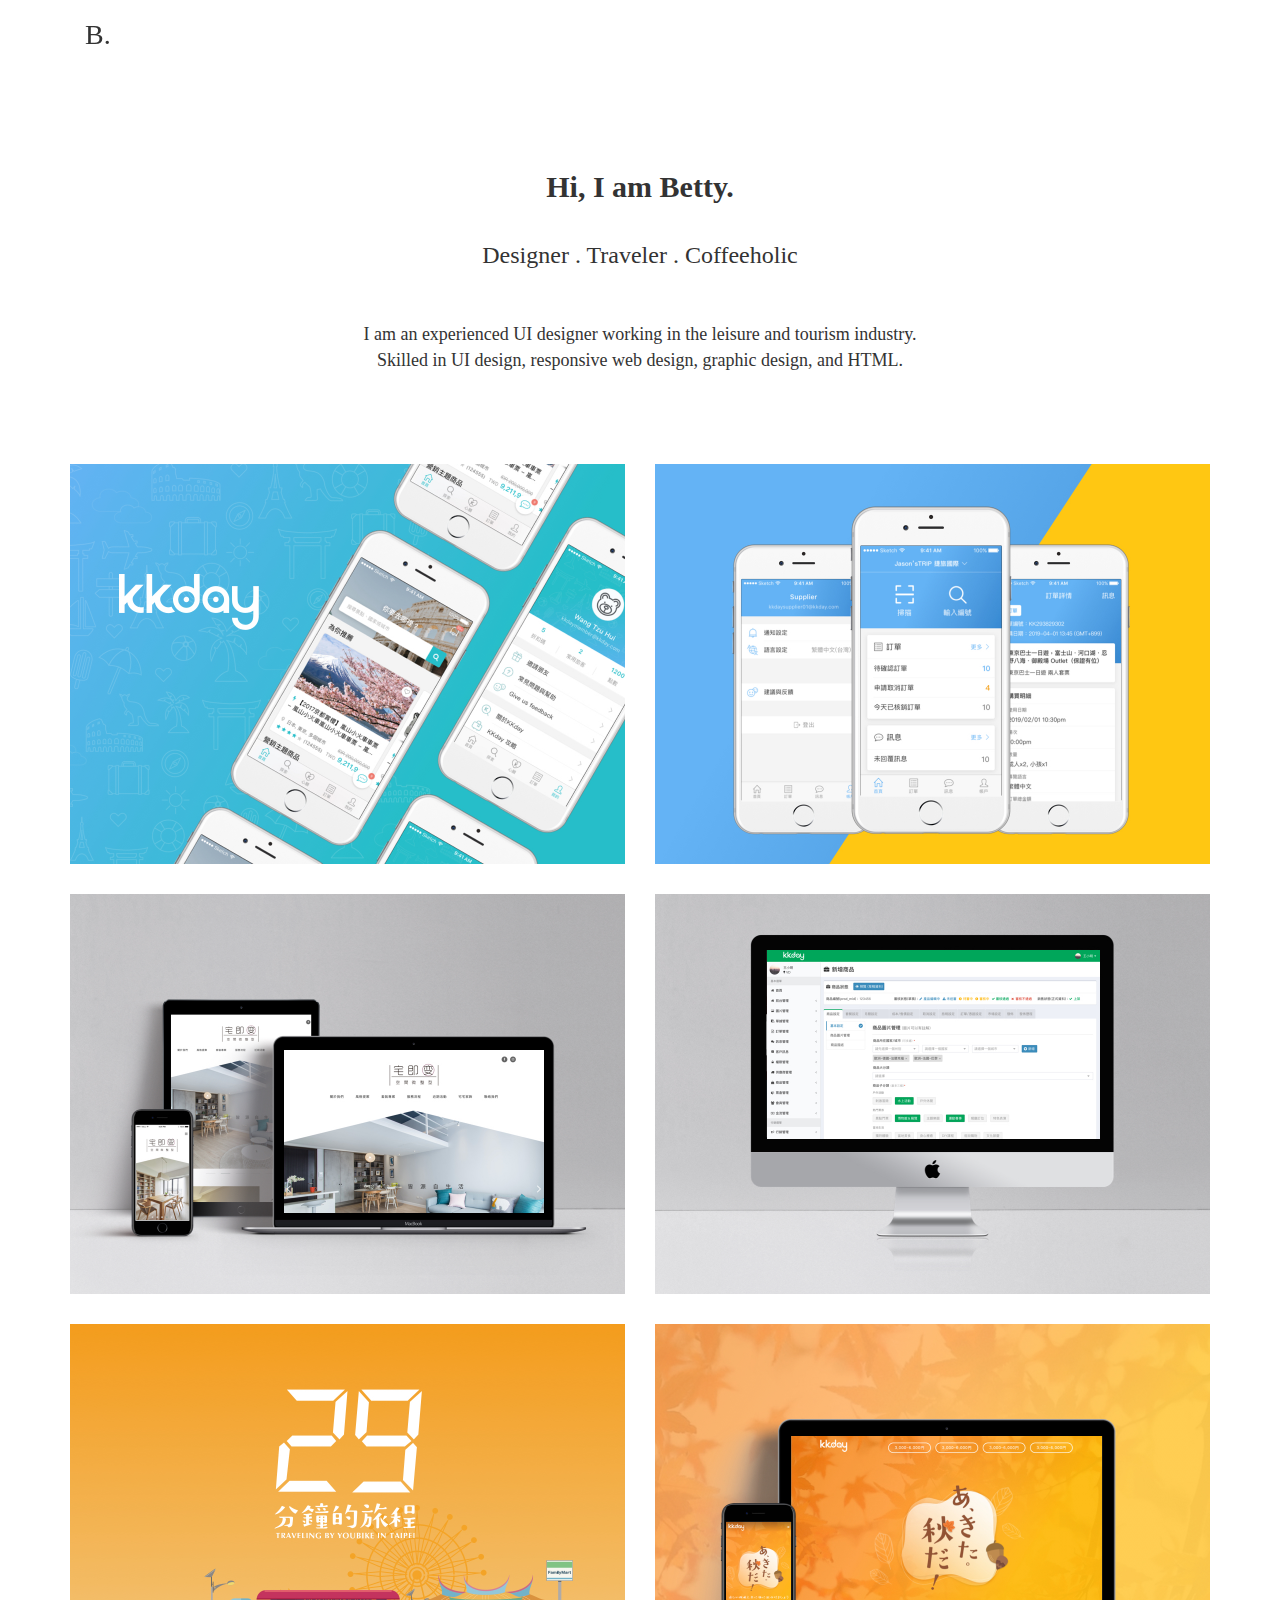
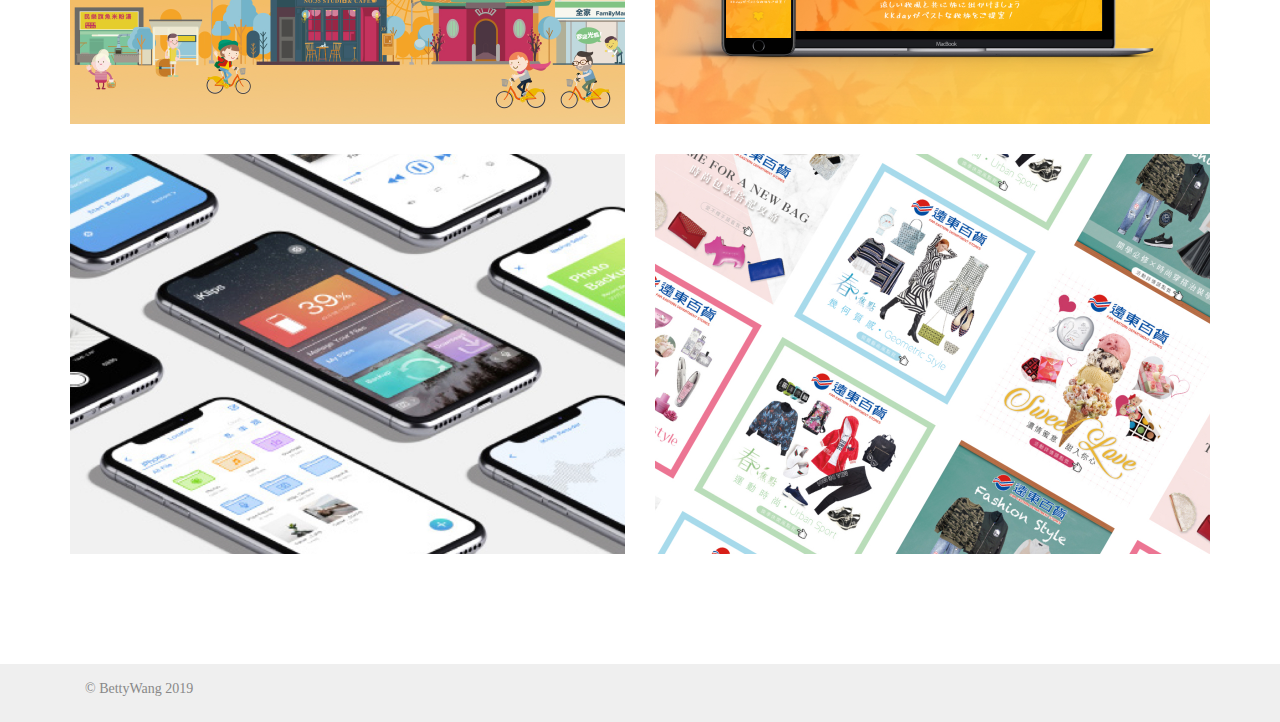
==== index.html @ 6bb97ecb "." ====
<!DOCTYPE html>
<html lang="en">
<head>
    <meta charset="UTF-8">
    <meta name="viewport" content="width=device-width, initial-scale=1.0">
    <meta http-equiv="X-UA-Compatible" content="ie=edge">
    <title>Betty W. Portfolio</title>
    <link rel="shortcut icon" href="img/favicon.ico">
    <link rel="stylesheet" href="css/owl.carousel.min.css">
    <link rel="stylesheet" href="css/owl.theme.default.min.css">
    <link rel="stylesheet" href="css/font-awesome.min.css">
    <link rel="stylesheet" href="https://use.fontawesome.com/releases/v5.6.3/css/all.css" integrity="sha384-UHRtZLI+pbxtHCWp1t77Bi1L4ZtiqrqD80Kn4Z8NTSRyMA2Fd33n5dQ8lWUE00s/" crossorigin="anonymous">
    <link rel="stylesheet" href="css/bootstrap.min.css">
    <link rel="stylesheet" href="css/custom.css">
    <script src="js/jquery-1.12.4.min.js"></script>
    <script src="js/owl.carousel.min.js"></script>
    <script src="js/bootstrap.min.js"></script>
    <script type="text/javascript">
    $(function(){
        $('.menu-btn').on('click', function () {
            $('.menu-btn').parents().siblings('.menu-content').addClass('open');
            $('.menu-btn').hide();
        })
        $('.menu-close-btn').on('click', function () {
            $('.menu-close-btn').parents('.menu-content').removeClass('open');
            $('.menu-btn').show();
        })
    })
    </script>

</head>
<body>
    <header>
        <div class="container">
            <div class="col-sm-3">
                <a href="index.html">
                    <div class="logo">B.</div>
                </a>
            </div>
            <div class="col-sm-9">
                <a class="menu-btn" href="#"><i class="fas fa-grip-lines"></i></a>
            </div>
        </div>
        <div class="menu-content">
            <div class="container">
                <a class="menu-close-btn" href="#"><i class="fas fa-times"></i></a>
                <ul>
                    <li><a href="index.html">Home</a></li>
                    <li><a href="about.html">About Me</a></li>
                </ul>
            </div>
        </div>
    </header>
    <section class="intro">
        <div class="container text-center">
            <h3>Hi, I am Betty.</h3>
            <p>Designer . Traveler . Coffeeholic</p>
            <p class="self-intro">I am an experienced UI designer working in the leisure and tourism industry. <br> Skilled in UI design, responsive web design, graphic design, and HTML.</p>
        </div>
    </section>
    <section class="project">
        <div class="container">
            <div class="row">
                <div class="col-md-6">
                    <a href="kkday_ios.html" target="_blank">
                        <div class="card">
                            <div class="project-img" style="background-image: url(img/project/kkday_ios_list.jpg);"></div>
                            <div class="project-content">
                                <div class="title">KKday App｜ <span>UI Design</span></div>
                            </div>
                        </div>
                    </a>
                </div>
                <div class="col-md-6">
                    <a href="kkday_supplier.html" target="_blank">
                        <div class="card">
                            <div class="project-img" style="background-image: url(img/project/kkday_supplier_list.jpg);"></div>
                            <div class="project-content">
                                <div class="title">KKday Supplier App｜ <span>UI Design</span></div>
                            </div>
                        </div>
                    </a>
                </div>
            </div>
            <div class="row">
                <div class="col-md-6">
                    <a href="jai_design.html" target="_blank">
                        <div class="card">
                            <div class="project-img" style="background-image: url(img/project/jai_design_list.jpg);"></div>
                            <div class="project-content">
                                <div class="title">Jai Design Offical Website｜ <span>HTML/CSS/JS</span></div>
                            </div>
                        </div>
                    </a>
                </div>
                <div class="col-md-6">
                    <a href="be2.html" target="_blank">
                        <div class="card">
                            <div class="project-img" style="background-image: url(img/project/be2_list.jpg);"></div>
                            <div class="project-content">
                                <div class="title">Backend UI Design｜ <span>Responive Web Design</span></div>
                            </div>
                        </div>
                    </a>
                </div>
            </div>
            <div class="row">
                <div class="col-md-6">
                    <a href="travelingbybike.html" target="_blank">
                        <div class="card">
                            <div class="project-img" style="background-image: url(img/project/youbike_list.jpg);"></div>
                            <div class="project-content">
                                <div class="title">Traveling by Bike in Taipei｜ <span>Visual Design</span></div>
                            </div>
                        </div>
                    </a>
                </div>
                <div class="col-md-6">
                    <a href="event_jp.html" target="_blank">
                        <div class="card">
                            <div class="project-img" style="background-image: url(img/project/event_jp_list.jpg);"></div>
                            <div class="project-content">
                                <div class="title">Event Page｜ <span>Responive Web Design</span></div>
                            </div>
                        </div>
                    </a>
                </div>
            </div>
            <div class="row">
                <div class="col-md-6">
                    <!-- <a href="index.html"> -->
                        <div class="card">
                            <div class="project-img" style="background-image: url(img/project/iklips_list.jpg);"></div>
                            <div class="project-content">
                                <div class="title">iKlips App｜ <span>UI Designs</span></div>
                            </div>
                        </div>
                    <!-- </a> -->
                </div>
                <div class="col-md-6">
                    <!-- <a href="index.html"> -->
                        <div class="card">
                            <div class="project-img" style="background-image: url(img/project/edm_list.jpg);"></div>
                            <div class="project-content">
                                <div class="title">EDM Design｜ <span>Graphic Design</span></div>
                            </div>
                        </div>
                    <!-- </a> -->
                </div>
            </div>
        </div>
        <!-- <a class="btn-more" href="">VIEW MORE</a> -->
    </section>
    <footer>
        <div class="container">
            <div class="sns">
                <div class="row">
                    <div class="col-sm-6">
                        © BettyWang 2019
                    </div>
                    <div class="col-sm-6">
                        <ul>
                            <li> 
                                <a href="https://www.linkedin.com/in/betty-wang/"><i class="fab fa-linkedin"></i></a>
                            </li>
                            <!-- <li>
                                <a href=""><i class="fab fa-instagram"></i></a>
                            </li>
                            <li>
                                <a href=""><i class="fab fa-behance"></i></a>
                            </li> -->
                        </ul>
                        <div class="clearfix"></div>
                    </div>
                </div>
            </div>
        </div>
    </footer>
</body>
</html>
---- css/custom.css ----
*{
box-sizing: border-box;
outline:none;
}
body{
margin: 0;
font-family: 'SFProDisplay';
padding-top:70px;
}
.clearfix{
clear:both;
}
a, a:hover{
text-decoration:none !important;
}
ul{
list-style: none;
margin:0;
padding: 0;
}
.bg-setting{
    width:100%;
    height:100%;
    background-position: center center;
    background-size: cover;
}
.mt-10{
    margin-top:10px !important;
}
/* header Start */
header{
    padding:10px;
    position: fixed;
    top:0;
    left:0;
    width:100%;
    background-color: #fff;
    z-index:99;
}
header a .logo{
    color:#333;
    font-size: 28px;
    line-height: 30px;
    padding-top:10px;
    font-family: 'SFProDisplay-Bold';
    transition:0.3s;
}
header a:hover .logo{
    color:#D74656;
}
header .menu-btn{
    color:#333;
    float: right;
    font-size: 35px;
    transition: 0.3s;
}
header .menu-btn:hover{
    color:#999;
}
header .menu-content{
    background-color:rgba(0,0,0,0.8);
    position: absolute;
    bottom: 100%;
    left: 0;
    width:100%;
    padding:50px 0;
    text-align: right;
}
header .menu-content.open{
    transform: translateY(270px);
}
header .menu-content .menu-close-btn{
    color:#fff;
    width:100%;
    padding-right:15px;
    display: inline-block;
    font-size: 30px;
    transition: 0.3s;
}
header .menu-content li{
    margin:20px 15px 10px;
}
header .menu-content li a{
    font-size:28px;
    color:#fff;
    font-weight: 600;
    transition: 0.3s;
}
header .menu-content li a:hover{
    color:#D74656;
}
/* header End */
/* index Start */
.intro{
    text-align: center;
    padding:80px 0;
}
.intro h3{
    font-size: 30px;
    margin-bottom: 35px;
    font-weight: 700;
}
.intro p{
    font-size: 24px;
    font-weight:200;
}
.intro .self-intro{
    margin-top:50px;
    font-size: 18px;
}
.project{
    text-align: center;
}
.project .card{
    position: relative;
    height:400px;
    background-color:#eee;
    margin-bottom: 30px;
    overflow: hidden;
}
.project .card .project-img{
    height:100%;
    width:100%;
    background-size: cover;
    background-position: center center;
    transition: 0.3s;
}
.project .card:hover .project-img{
    transform: scale(1.15);
    /* opacity: 0.7; */
}
.project .card .project-content{
    /* display: none; */
    position: absolute;
    bottom: -100%;
    left:0;
    padding:20px 10px;
    background-color:rgba(0,0,0,0.2);
    color:#fff;
    transition: 0.2s;
}
.project .card:hover .project-content{
    width:100%;
    bottom: 0;
}
.project .card .project-content .title{
    font-size: 18px;
    font-weight:400;
}
.project .card .project-content .title span{
    font-style: italic;
}
/* .project .card .project-content .discribe{
    font-size: 14px;
} */
.project .btn-more{
    border:1px solid #333;
    padding:12px 50px;
    color:#333;
    font-size: 18px;
    text-decoration: none;
    margin-top:20px;
    display: inline-block;
    transform: 0.3s;
}
.project .btn-more:hover{
    color:#666;
    border-color: #666;
}
/* index End */
/* footer start */
footer{
    margin:80px 0 0;
    background-color: #efefef;
}
footer .contact{
    border-bottom: 1px solid #ccc;
    padding-bottom: 50px;
}
footer .contact h5{
    font-size: 28px;
    font-weight: medium;
    margin:0;
}
footer .contact p{
    font-weight: 300;
    font-size: 18px; 
}
footer .contact p.email{
    font-weight: 400;
    margin:30px 0;
}
footer .sns{
    padding:15px;
    color: #888;
}
footer .sns ul{
    float: right;
}
footer .sns ul li{
    font-size: 20px;
    display: inline-block;
    margin:0 10px;
}
footer .sns ul li a{
    color:#888;
    transition: 0.3s;
}
footer .sns ul li a:hover{
    color:#333;
}
/* footer End */

/* project start */
.banner{
    height:400px;
    width:100%;
}
.banner .img{
    width:100%;
    height:100%;
}
.project-intro{
    padding:80px 0;
}
.project-intro img.images{
    width:100%;
    height:auto;
    margin-top:80px;
}
.link a.cta{
    display: inline-block;
    margin-top:50px; 
    background-color: #D74656;
    border:1.5px solid #D74656;
    color:#fff;
    font-size: 18px;
    padding:15px 30px;
    border-radius: 40px;
    transition: 0.3s;
}
.link a.cta:hover{
    background-color: #fff;
    color:#D74656;
}
.video{
    margin-top:100px;
}
/* About Me */
.aboutme{
    padding-top:30px;
}
.aboutme img{
    width:220px;
}
.aboutme .title{
    font-size:28px;
}
.aboutme .pos{
    font-weight: 300;
    color:#666;
    font-size: 22px;
}
.aboutme ul.contact{
    margin-top:50px;
    font-size: 15px;
    color:#999;
    padding-left:0 !important;
}
.aboutme ul.contact li{
    margin-bottom: 5px;
}
.aboutme ul{
    padding-left:30px;
}
.aboutme h5{
    font-size: 24px;
    margin:50px 0 30px;
}
.aboutme h5 i{
    margin-right:10px;
    font-size: 20px;
}
.aboutme li.list{
    margin-bottom: 25px;   
}
.aboutme li.list .title{
    font-size:22px;
    color:#333;
}
.aboutme li.list p{
    font-size:16px;
    color:#666;
}
.aboutme li.list p span{
    font-size:18px;
}
.aboutme ul.skills{
    color:#666;
    font-size: 16px;
    list-style: initial;
    padding-left:45px;
}
.aboutme ul.skills li{
    float: left;
    margin-right:50px;
    margin-bottom: 20px;
}
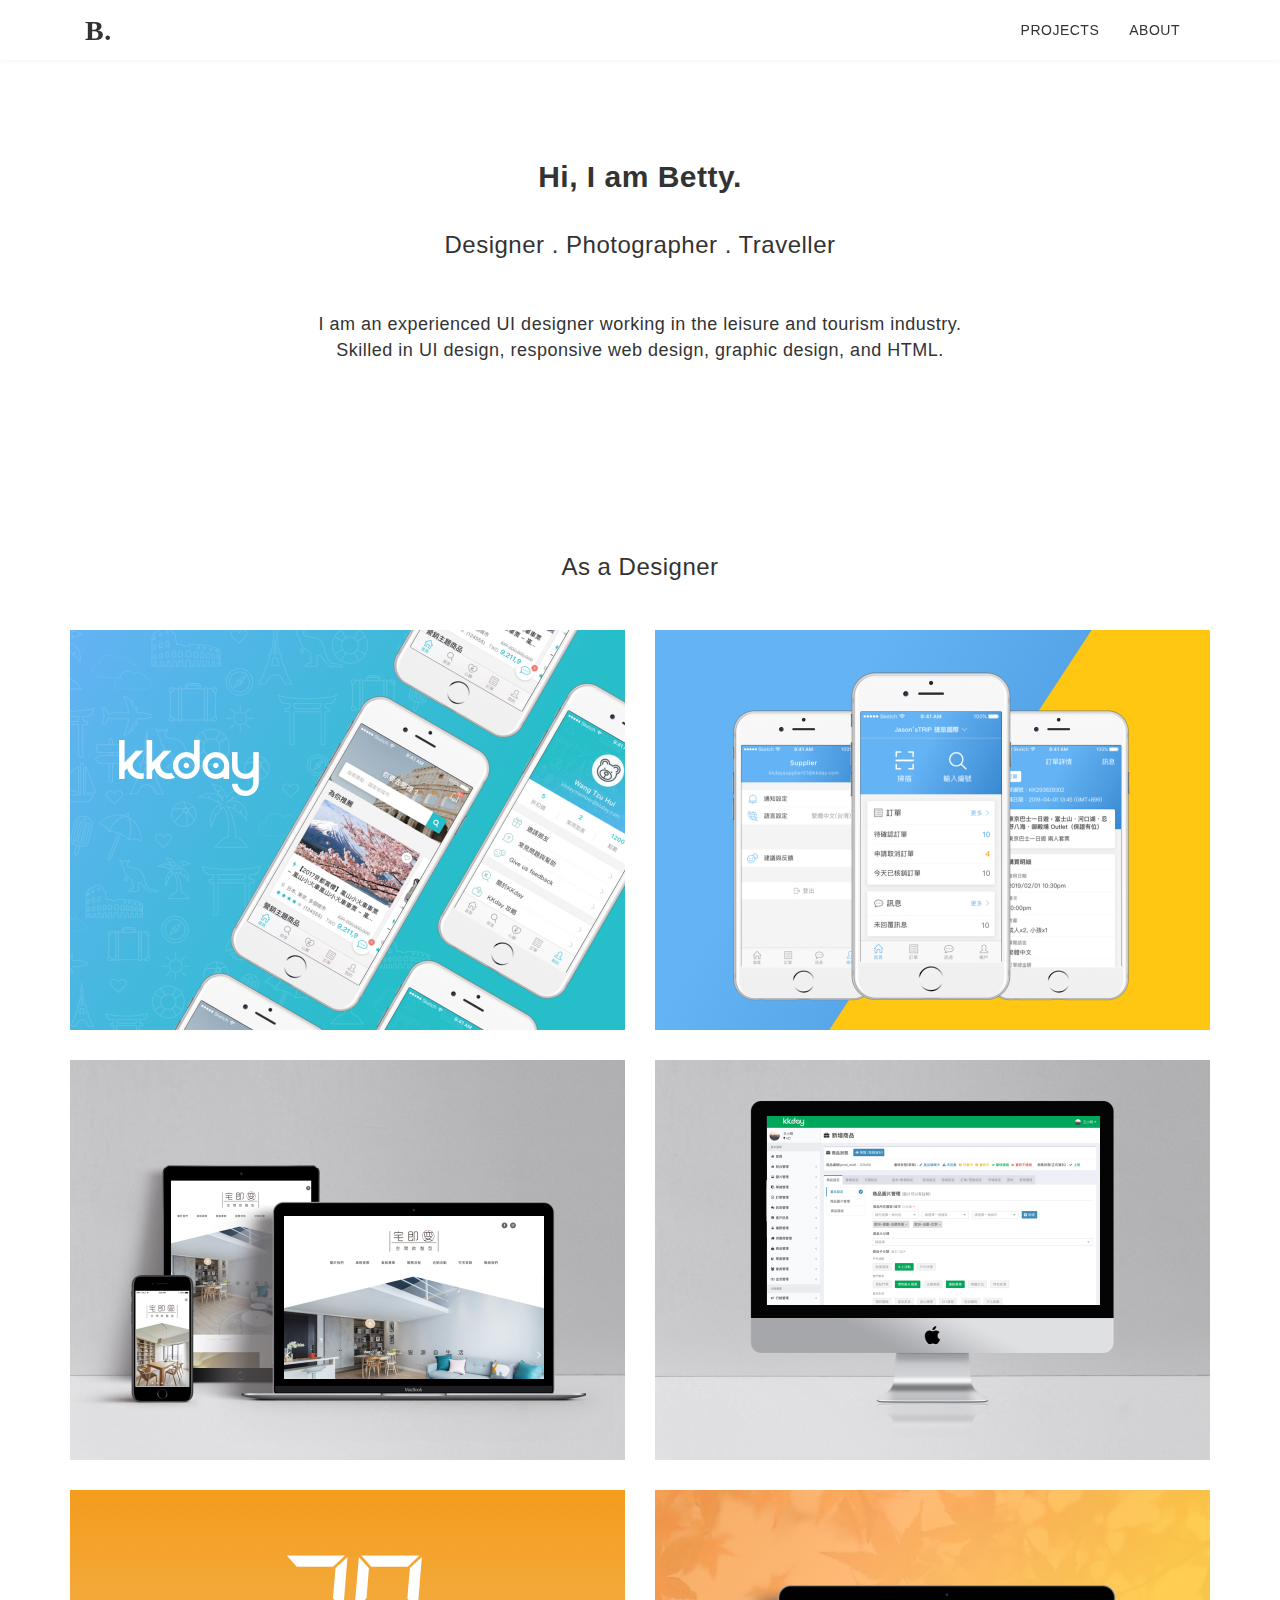
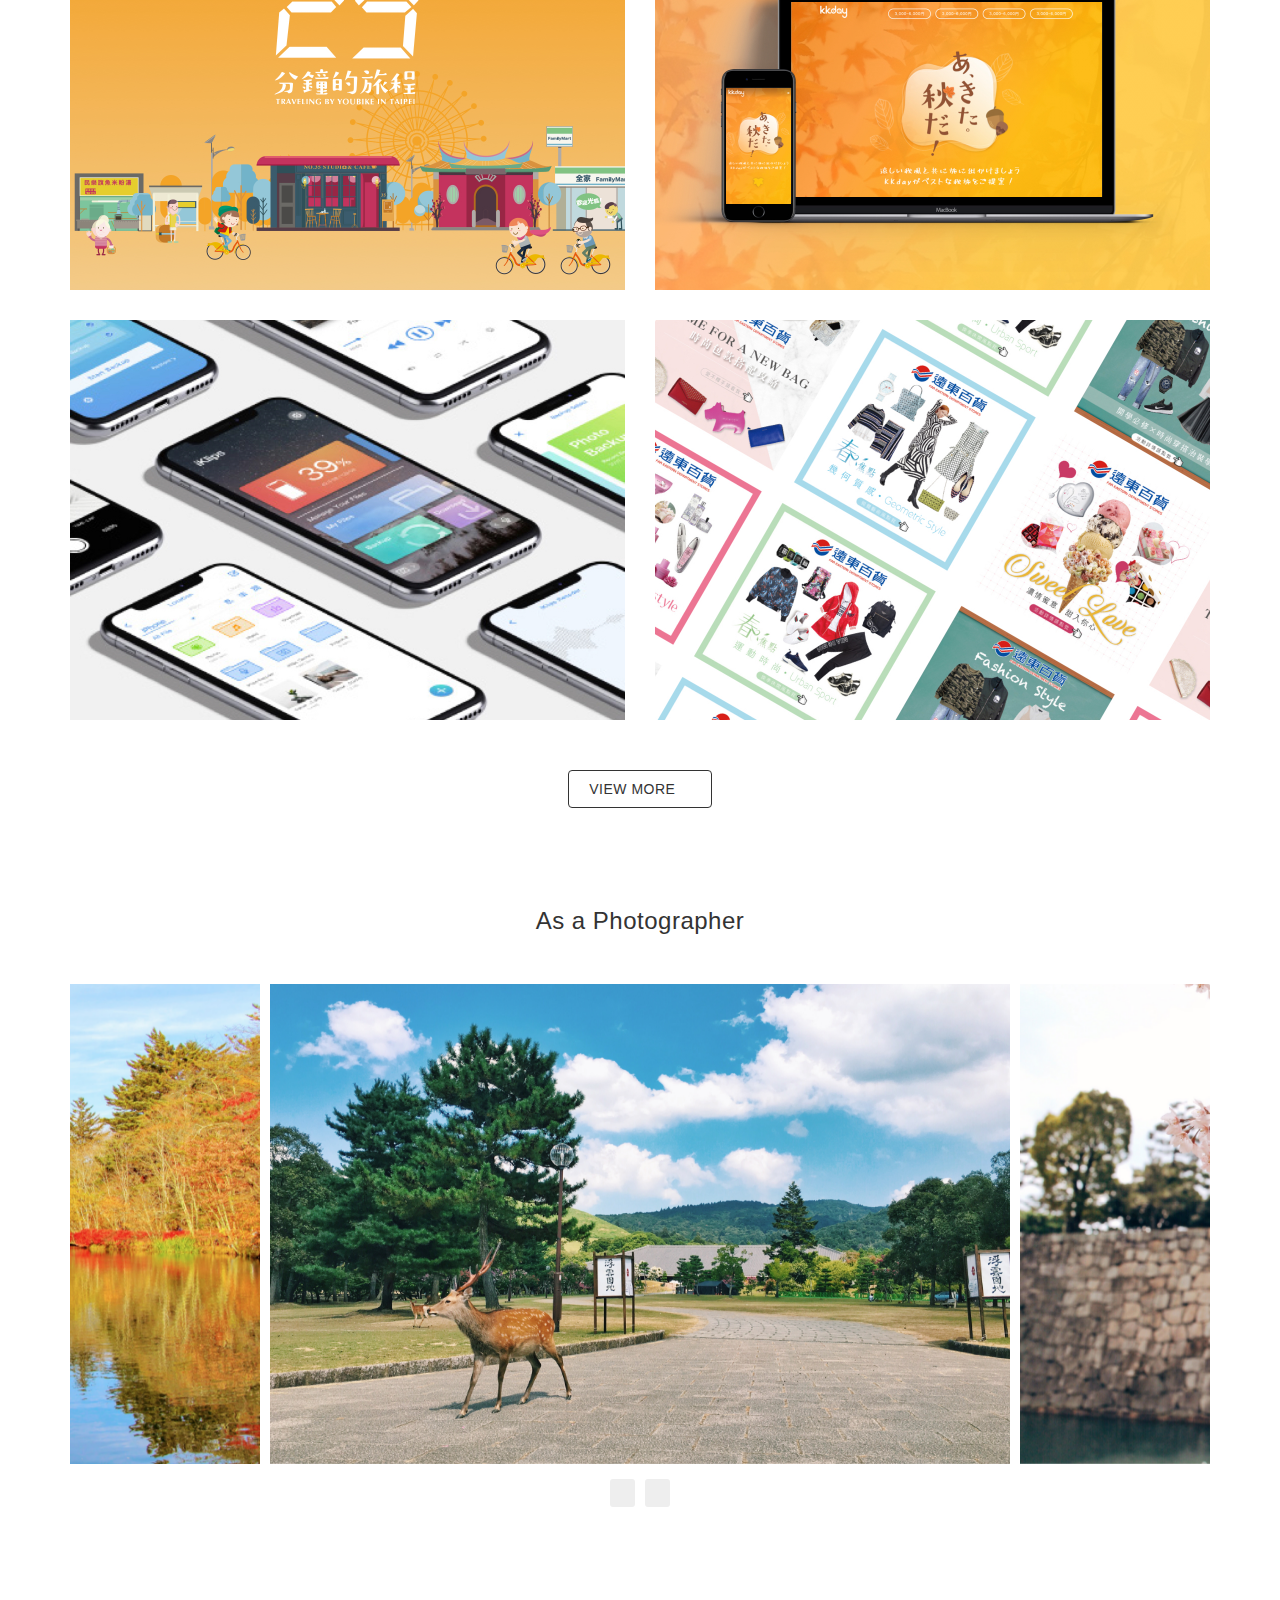
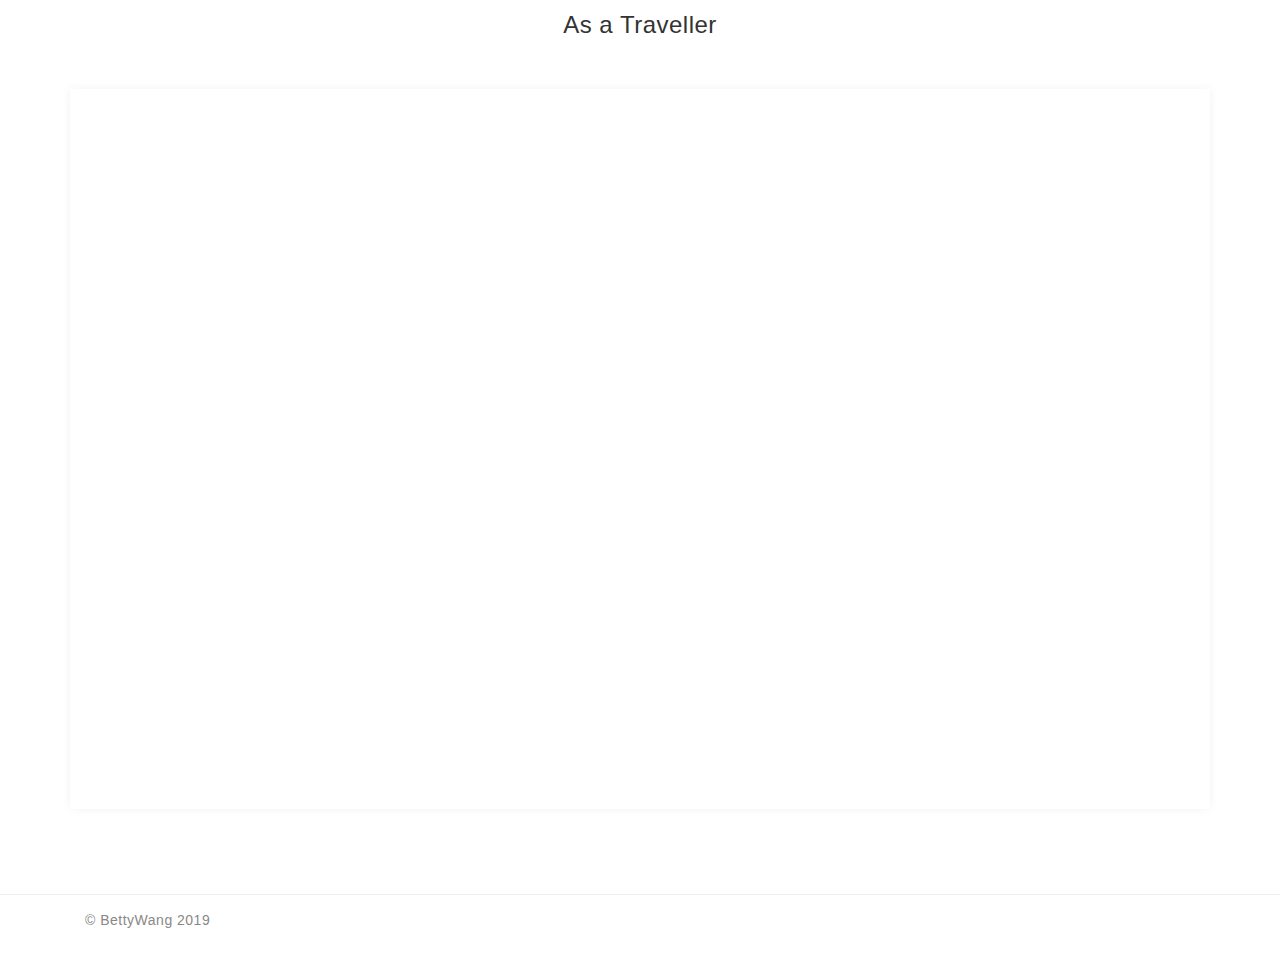
==== commit aa8c2dbd: "Fix style of some section" ====
--- a/index.html
+++ b/index.html
@@ -4,7 +4,7 @@
     <meta charset="UTF-8">
     <meta name="viewport" content="width=device-width, initial-scale=1.0">
     <meta http-equiv="X-UA-Compatible" content="ie=edge">
-    <title>Betty W. Portfolio</title>
+    <title>Hi, I'm Betty</title>
     <link rel="shortcut icon" href="img/favicon.ico">
     <link rel="stylesheet" href="css/owl.carousel.min.css">
     <link rel="stylesheet" href="css/owl.theme.default.min.css">
@@ -16,16 +16,39 @@
     <script src="js/owl.carousel.min.js"></script>
     <script src="js/bootstrap.min.js"></script>
     <script type="text/javascript">
-    $(function(){
-        $('.menu-btn').on('click', function () {
-            $('.menu-btn').parents().siblings('.menu-content').addClass('open');
-            $('.menu-btn').hide();
+        $(function(){
+
+            $(".owl-carousel").owlCarousel({
+				items: 3,
+                margin:10,
+				autoplay: true,
+				nav: true,
+                navText: ["<i class='fa fa-chevron-left'></i>","<i class='fa fa-chevron-right'></i>"],
+                dots:false,
+				mouseDrag:true,
+				loop:true,
+                center: true,
+
+                responsive:{
+			        0:{
+			        	stagePadding: 50,
+			            items:1
+			        },
+			        600:{
+			        	stagePadding: 200,
+			            items:1
+			        },
+			        1000:{
+			        	stagePadding: 200,
+			            items:1
+			        },
+			        1500:{
+			        	stagePadding: 200,
+			            items:2
+			        }
+			    }
+			});
         })
-        $('.menu-close-btn').on('click', function () {
-            $('.menu-close-btn').parents('.menu-content').removeClass('open');
-            $('.menu-btn').show();
-        })
-    })
     </script>
 
 </head>
@@ -38,15 +61,10 @@
                 </a>
             </div>
             <div class="col-sm-9">
-                <a class="menu-btn" href="#"><i class="fas fa-grip-lines"></i></a>
-            </div>
-        </div>
-        <div class="menu-content">
-            <div class="container">
-                <a class="menu-close-btn" href="#"><i class="fas fa-times"></i></a>
-                <ul>
-                    <li><a href="index.html">Home</a></li>
-                    <li><a href="about.html">About Me</a></li>
+                <ul class="nav pull-right">
+                    <li><a href="projects.html".html">PROJECTS</a></li>
+                    <li><a href="about.html">ABOUT</a></li>
+                    <div class="clearfix"></div>
                 </ul>
             </div>
         </div>
@@ -54,11 +72,12 @@
     <section class="intro">
         <div class="container text-center">
             <h3>Hi, I am Betty.</h3>
-            <p>Designer . Traveler . Coffeeholic</p>
+            <p>Designer . Photographer . Traveller</p>
             <p class="self-intro">I am an experienced UI designer working in the leisure and tourism industry. <br> Skilled in UI design, responsive web design, graphic design, and HTML.</p>
         </div>
     </section>
     <section class="project">
+        <h3 class="text-center">As a Designer</h3>
         <div class="container">
             <div class="row">
                 <div class="col-md-6">
@@ -149,7 +168,35 @@
                 </div>
             </div>
         </div>
-        <!-- <a class="btn-more" href="">VIEW MORE</a> -->
+        <a class="btn-more" href="projects.html">VIEW MORE <i class="fas fa-angle-right"></i></a>
+    </section>
+    <section class="photo">
+        <div class="container">
+            <h3>As a Photographer</h3>
+            <div class="owl-carousel owl-theme">
+                <div class="item">
+                    <div class="photo-content bg-setting" style="background-image: url(img/photo/jp-nara.jpg)"></div>
+                </div>
+                <div class="item">
+                    <div class="photo-content bg-setting" style="background-image: url(img/photo/jp-sakura-01.jpg)"></div>
+                </div>
+                <div class="item">
+                    <div class="photo-content bg-setting" style="background-image: url(img/photo/jp-sakura-02.jpg)"></div>
+                </div>
+                <div class="item">
+                    <div class="photo-content bg-setting" style="background-image: url(img/photo/jp-sakura-03.jpg)"></div>
+                </div>
+                <div class="item">
+                    <div class="photo-content bg-setting" style="background-image: url(img/photo/jp-karuizawa-01.jpg)"></div>
+                </div>
+            </div>
+        </div>
+    </section>
+    <section class="blog">
+        <div class="container">
+            <h3>As a Traveller</h3>
+            <iframe src="https://wewalkeverywhere.blogspot.com/" frameborder="0"></iframe>
+        </div>
     </section>
     <footer>
         <div class="container">
--- a/css/custom.css
+++ b/css/custom.css
@@ -4,8 +4,9 @@
 }
 body{
 margin: 0;
-font-family: 'SFProDisplay';
-padding-top:70px;
+font-family:"Noto Sans TC", 微软雅黑, "Microsoft YaHei", sans-serif;;
+padding-top:60px;
+letter-spacing: 0.5px;
 }
 .clearfix{
 clear:both;
@@ -36,17 +37,33 @@
     width:100%;
     background-color: #fff;
     z-index:99;
+    box-shadow: 0 1px 5px rgba(0,0,0,0.05);
 }
 header a .logo{
     color:#333;
     font-size: 28px;
     line-height: 30px;
-    padding-top:10px;
+    padding-top:6px;
     font-family: 'SFProDisplay-Bold';
     transition:0.3s;
+    font-weight: 700;
 }
 header a:hover .logo{
     color:#D74656;
+}
+header ul.nav li{
+    float: left;
+}
+header ul.nav li a{
+    font-size: 14px;
+    letter-spacing: 0.5px;
+    color: #333;
+    font-weight: 400;
+    transition: 0.3s;
+}
+header ul.nav li a:hover{
+    color:#D74656;
+    background-color:transparent;
 }
 header .menu-btn{
     color:#333;
@@ -91,6 +108,14 @@
 }
 /* header End */
 /* index Start */
+section{
+    padding-top :80px;
+}
+section h3{
+    text-align: center;
+    margin-bottom: 50px;   
+    font-weight: 200;
+}
 .intro{
     text-align: center;
     padding:80px 0;
@@ -144,7 +169,7 @@
     bottom: 0;
 }
 .project .card .project-content .title{
-    font-size: 18px;
+    font-size: 15px;
     font-weight:400;
 }
 .project .card .project-content .title span{
@@ -155,9 +180,10 @@
 } */
 .project .btn-more{
     border:1px solid #333;
-    padding:12px 50px;
-    color:#333;
-    font-size: 18px;
+    border-radius: 4px;
+    padding:8px 20px;
+    color:#333;
+    font-size: 14px;
     text-decoration: none;
     margin-top:20px;
     display: inline-block;
@@ -167,11 +193,25 @@
     color:#666;
     border-color: #666;
 }
+.photo .photo-content{
+    height:480px;
+}
+.owl-theme .owl-nav [class*=owl-]{
+    background: #eee;
+}
+.owl-theme .owl-nav [class*=owl-]:hover{
+    background: #ccc;
+}
+.blog iframe{
+    width:100%;
+    height:80vh;
+    box-shadow: 0 0 10px rgba(0,0,0,0.05);
+}
 /* index End */
 /* footer start */
 footer{
+    border-top:1px solid #eee;
     margin:80px 0 0;
-    background-color: #efefef;
 }
 footer .contact{
     border-bottom: 1px solid #ccc;
@@ -213,6 +253,7 @@
 
 /* project start */
 .banner{
+    padding-top:0;
     height:400px;
     width:100%;
 }
@@ -274,7 +315,7 @@
     padding-left:30px;
 }
 .aboutme h5{
-    font-size: 24px;
+    font-size: 22px;
     margin:50px 0 30px;
 }
 .aboutme h5 i{
@@ -285,7 +326,7 @@
     margin-bottom: 25px;   
 }
 .aboutme li.list .title{
-    font-size:22px;
+    font-size:20px;
     color:#333;
 }
 .aboutme li.list p{
@@ -293,7 +334,12 @@
     color:#666;
 }
 .aboutme li.list p span{
-    font-size:18px;
+    font-size:16px;
+    font-weight: 300;
+}
+.aboutme li.list p.date{
+    color:#666;
+    font-weight: 300;
 }
 .aboutme ul.skills{
     color:#666;
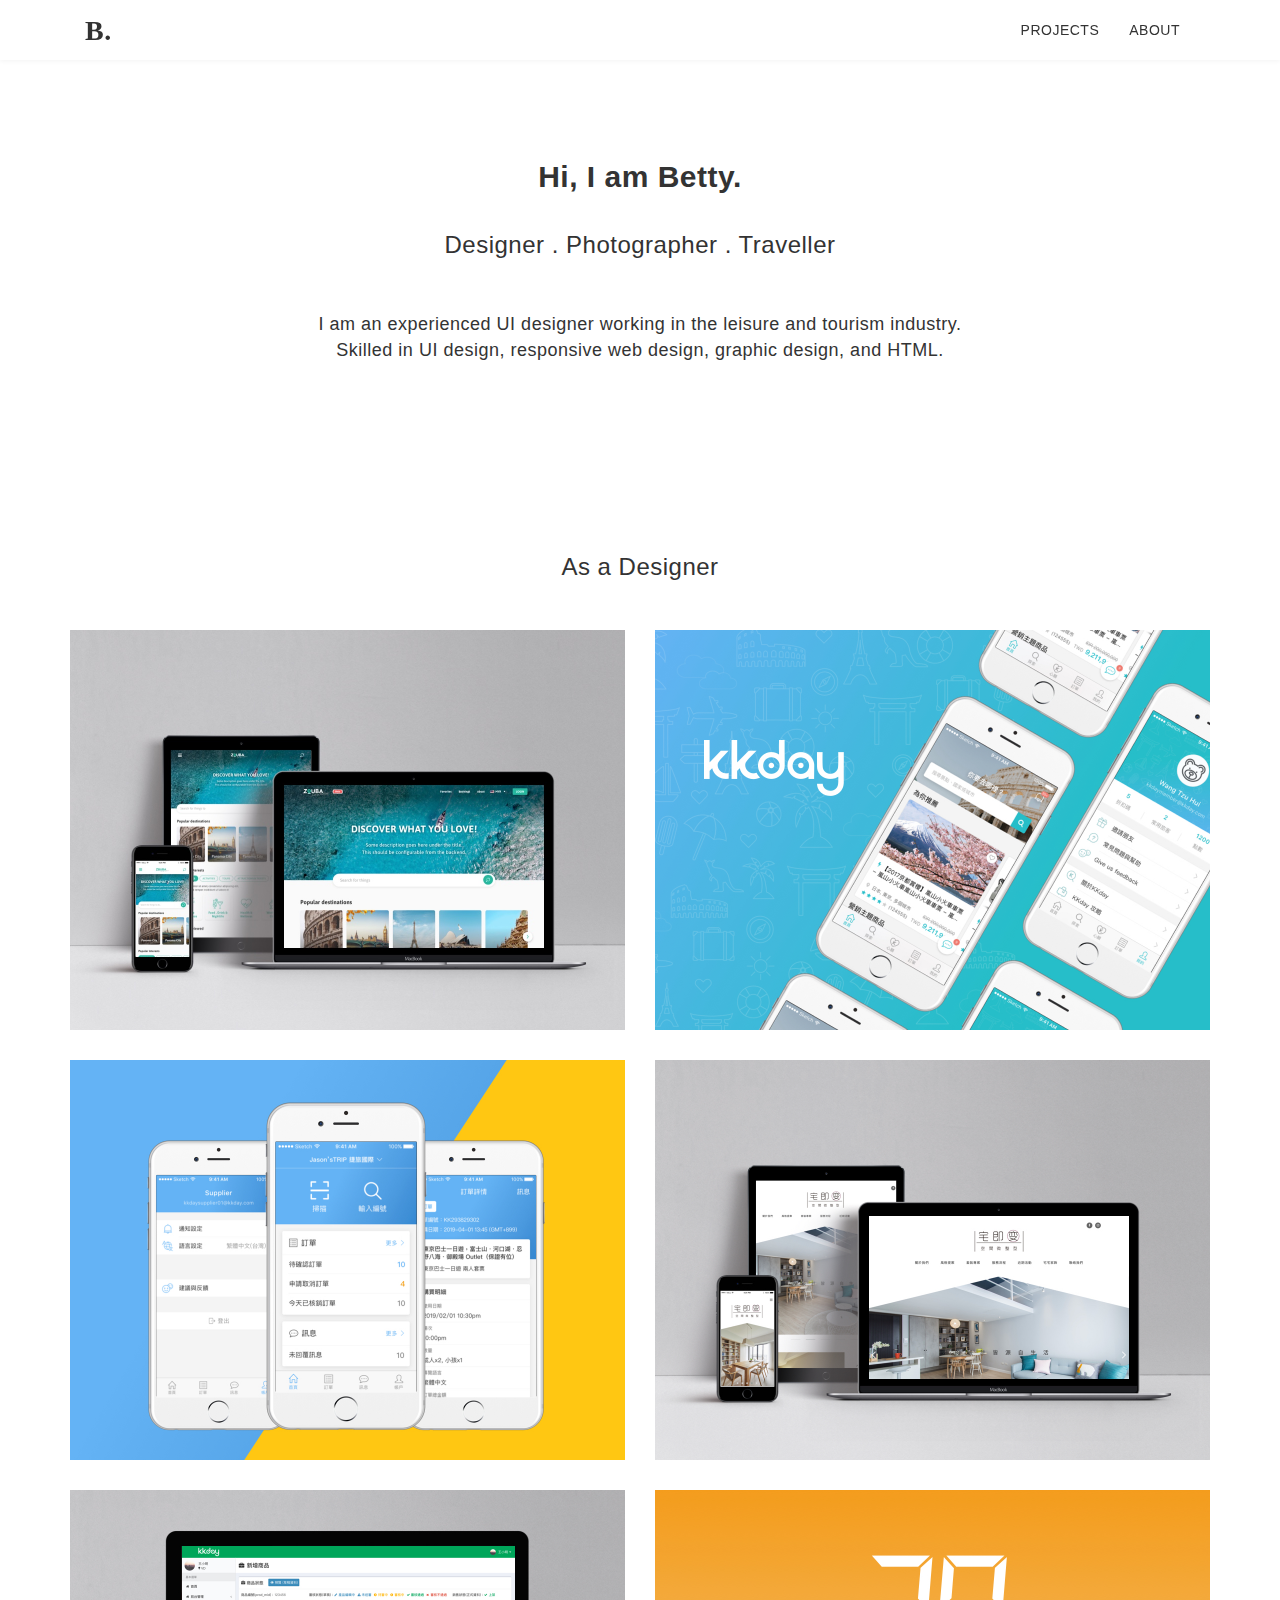
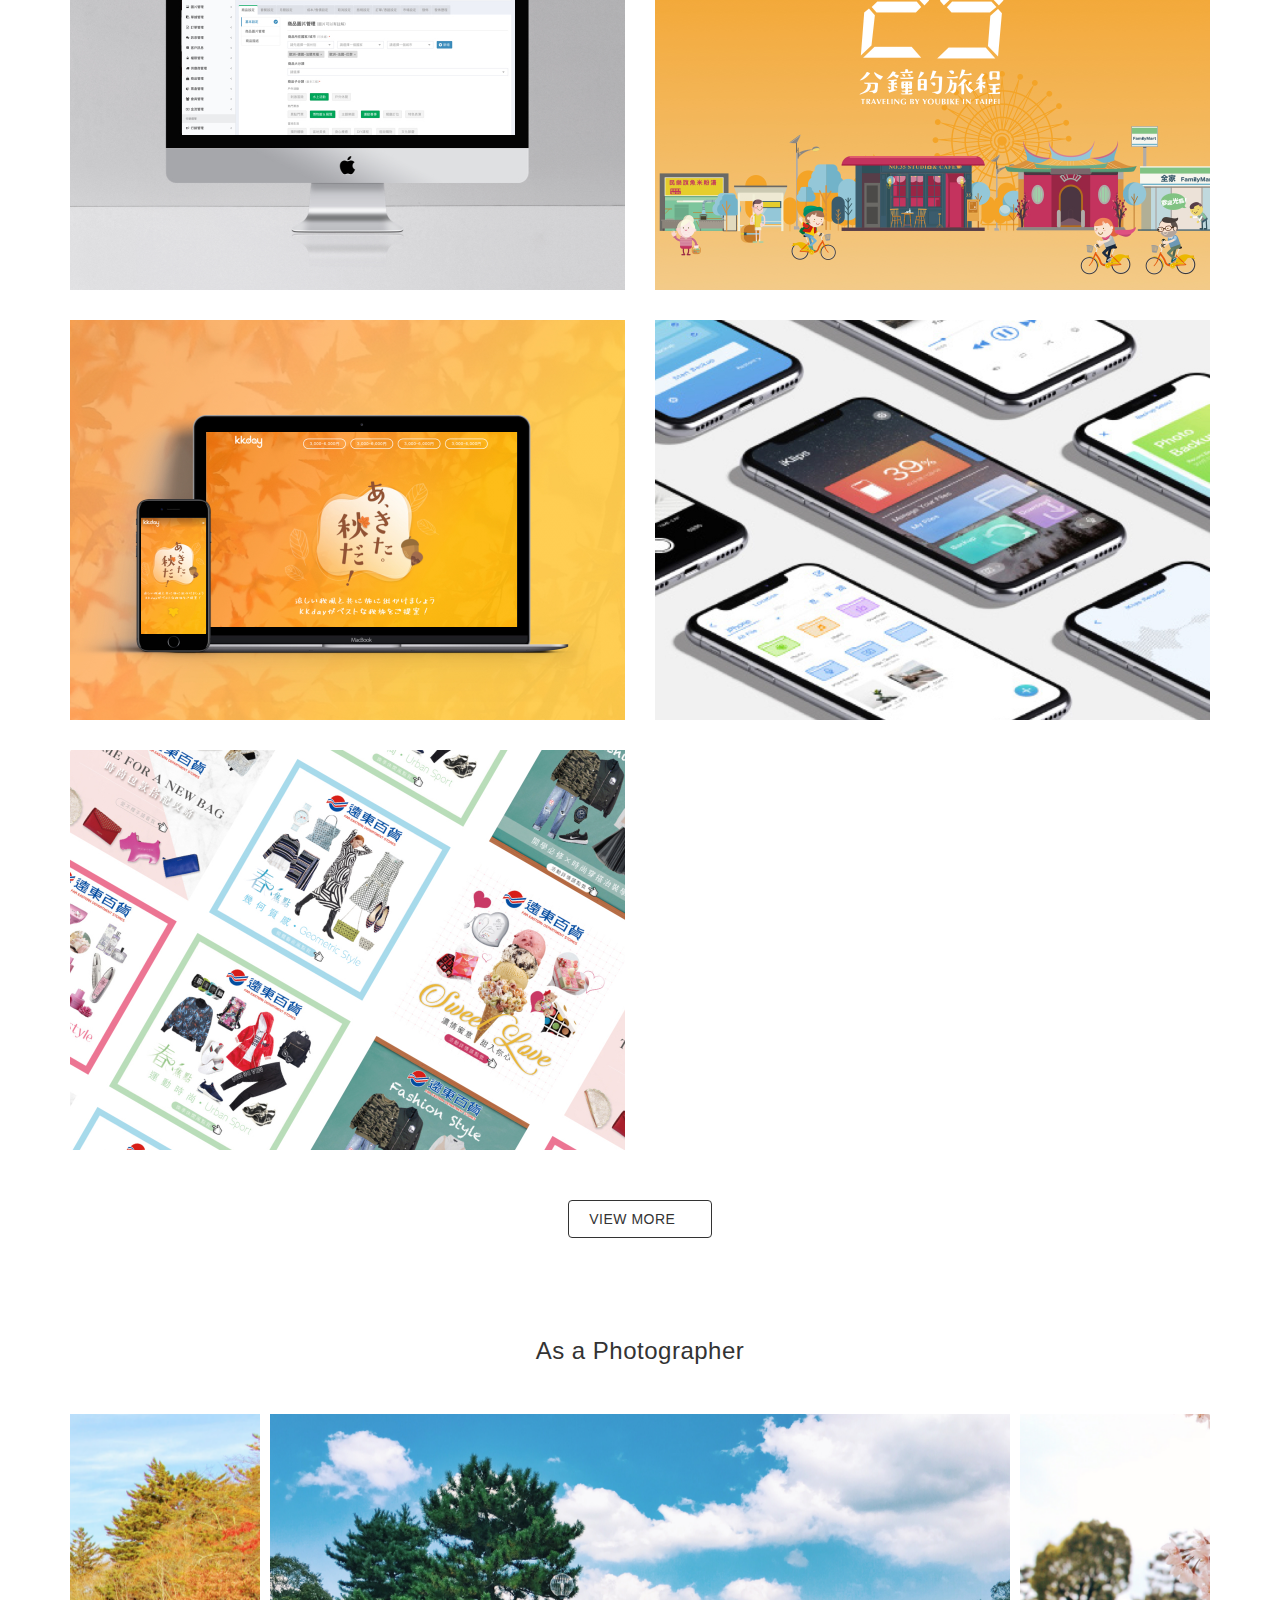
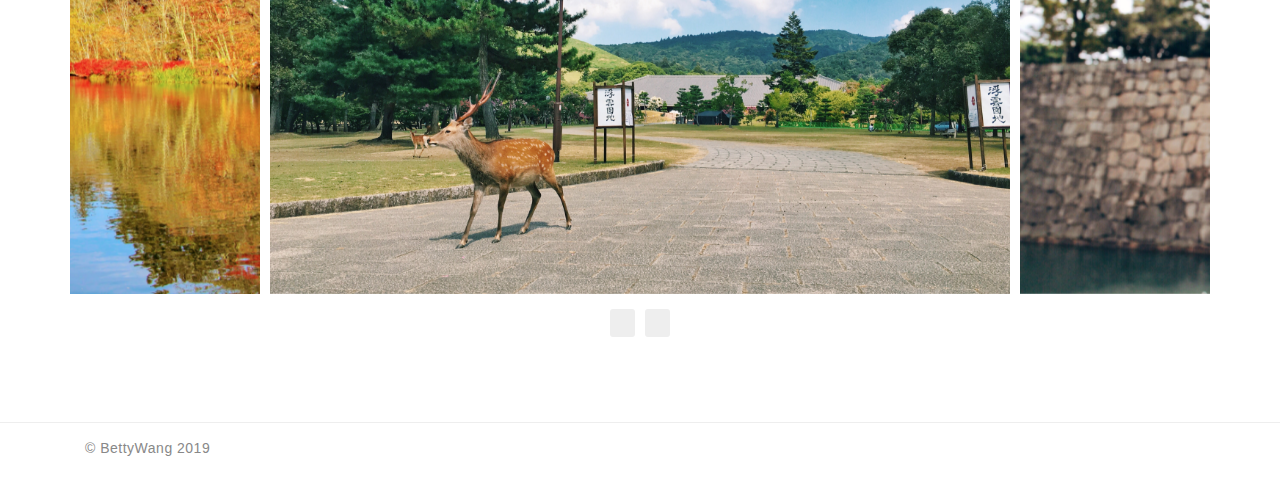
==== commit 7ca53b00: "Added Zouba Project" ====
--- a/index.html
+++ b/index.html
@@ -81,7 +81,17 @@
         <div class="container">
             <div class="row">
                 <div class="col-md-6">
-                    <a href="kkday_ios.html" target="_blank">
+                    <a href="goquo.html">
+                        <div class="card">
+                            <div class="project-img" style="background-image: url(img/project/goquo_list.jpg);"></div>
+                            <div class="project-content">
+                                <div class="title">Zouba Responsive Web Design｜ <span>UI Design</span></div>
+                            </div>
+                        </div>
+                    </a>
+                </div>
+                <div class="col-md-6">
+                    <a href="kkday_ios.html">
                         <div class="card">
                             <div class="project-img" style="background-image: url(img/project/kkday_ios_list.jpg);"></div>
                             <div class="project-content">
@@ -91,7 +101,7 @@
                     </a>
                 </div>
                 <div class="col-md-6">
-                    <a href="kkday_supplier.html" target="_blank">
+                    <a href="kkday_supplier.html">
                         <div class="card">
                             <div class="project-img" style="background-image: url(img/project/kkday_supplier_list.jpg);"></div>
                             <div class="project-content">
@@ -100,10 +110,8 @@
                         </div>
                     </a>
                 </div>
-            </div>
-            <div class="row">
-                <div class="col-md-6">
-                    <a href="jai_design.html" target="_blank">
+                <div class="col-md-6">
+                    <a href="jai_design.html">
                         <div class="card">
                             <div class="project-img" style="background-image: url(img/project/jai_design_list.jpg);"></div>
                             <div class="project-content">
@@ -113,7 +121,7 @@
                     </a>
                 </div>
                 <div class="col-md-6">
-                    <a href="be2.html" target="_blank">
+                    <a href="be2.html">
                         <div class="card">
                             <div class="project-img" style="background-image: url(img/project/be2_list.jpg);"></div>
                             <div class="project-content">
@@ -122,10 +130,8 @@
                         </div>
                     </a>
                 </div>
-            </div>
-            <div class="row">
-                <div class="col-md-6">
-                    <a href="travelingbybike.html" target="_blank">
+                <div class="col-md-6">
+                    <a href="travelingbybike.html">
                         <div class="card">
                             <div class="project-img" style="background-image: url(img/project/youbike_list.jpg);"></div>
                             <div class="project-content">
@@ -135,7 +141,7 @@
                     </a>
                 </div>
                 <div class="col-md-6">
-                    <a href="event_jp.html" target="_blank">
+                    <a href="event_jp.html">
                         <div class="card">
                             <div class="project-img" style="background-image: url(img/project/event_jp_list.jpg);"></div>
                             <div class="project-content">
@@ -144,8 +150,6 @@
                         </div>
                     </a>
                 </div>
-            </div>
-            <div class="row">
                 <div class="col-md-6">
                     <!-- <a href="index.html"> -->
                         <div class="card">
@@ -192,12 +196,12 @@
             </div>
         </div>
     </section>
-    <section class="blog">
+    <!-- <section class="blog">
         <div class="container">
             <h3>As a Traveller</h3>
             <iframe src="https://wewalkeverywhere.blogspot.com/" frameborder="0"></iframe>
         </div>
-    </section>
+    </section> -->
     <footer>
         <div class="container">
             <div class="sns">
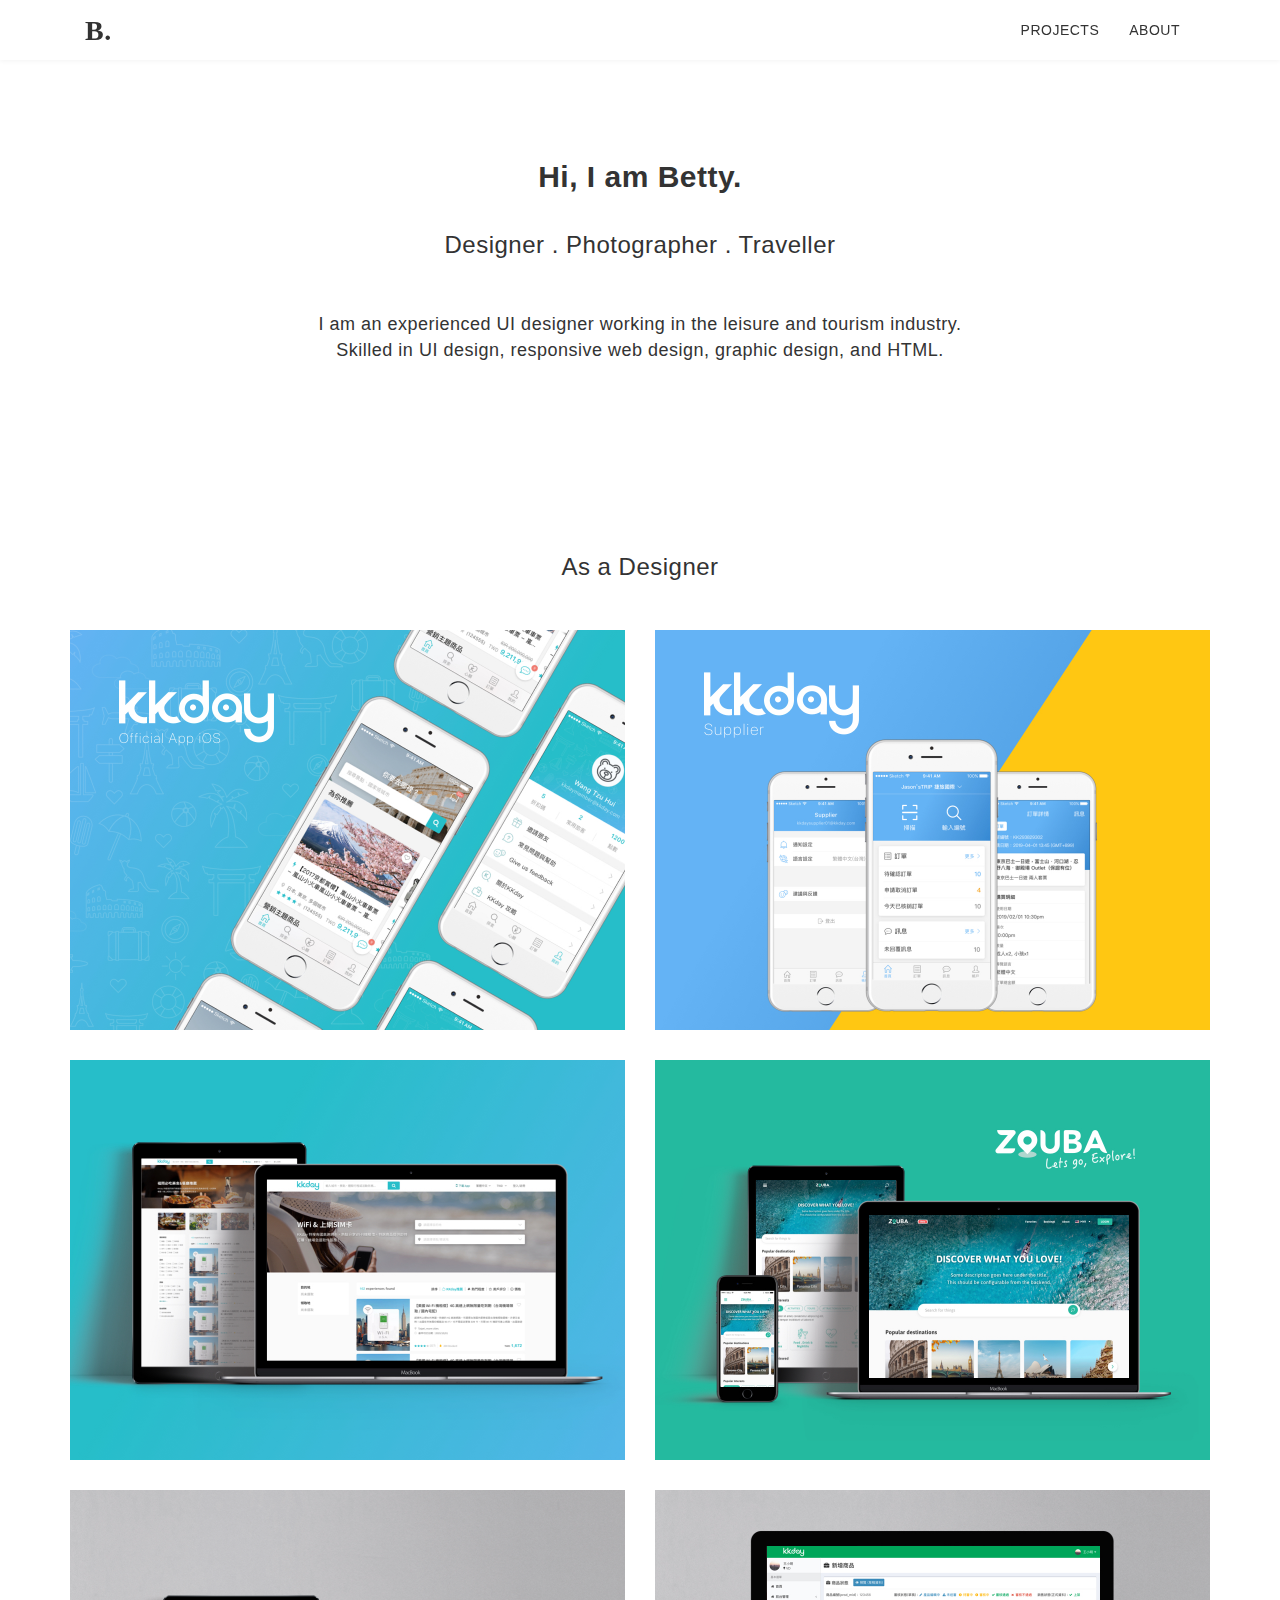
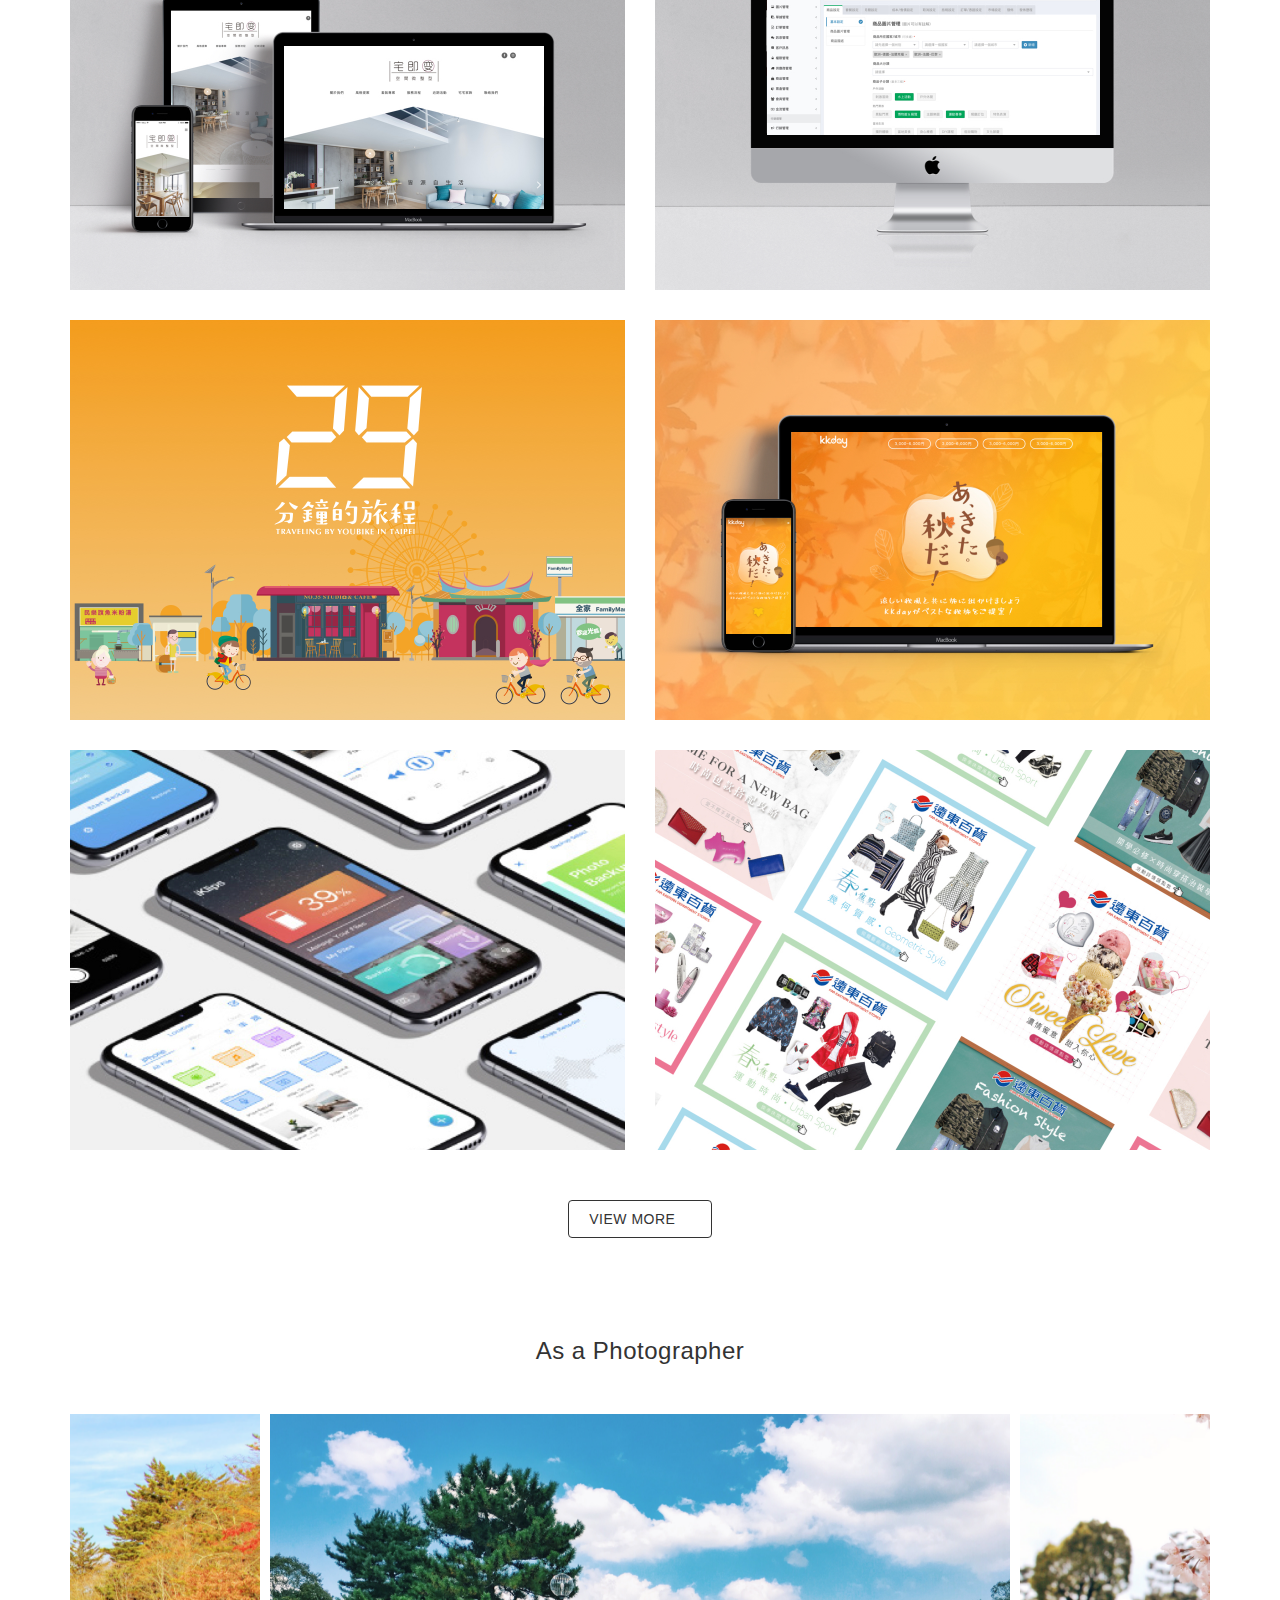
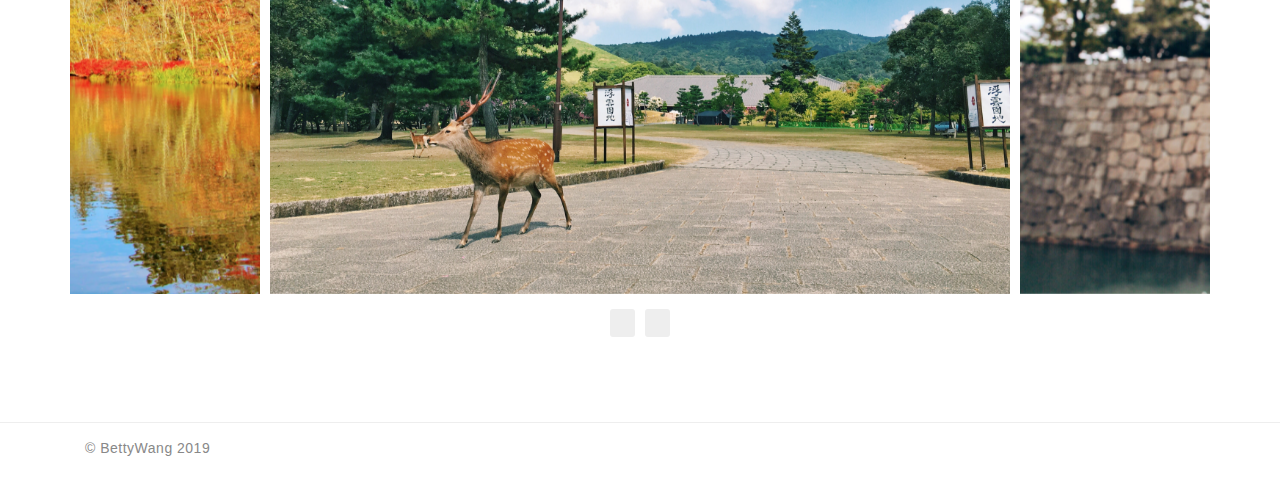
==== commit 024bdd18: "Added new projects" ====
--- a/index.html
+++ b/index.html
@@ -81,31 +81,41 @@
         <div class="container">
             <div class="row">
                 <div class="col-md-6">
+                    <a href="kkday_ios.html">
+                        <div class="card">
+                            <div class="project-img" style="background-image: url(img/project/kkday_ios_list.jpg);"></div>
+                            <div class="project-content">
+                                <div class="title">KKday App｜ <span>UI Design</span></div>
+                            </div>
+                        </div>
+                    </a>
+                </div>
+                <div class="col-md-6">
+                    <a href="kkday_supplier.html">
+                        <div class="card">
+                            <div class="project-img" style="background-image: url(img/project/kkday_supplier_list.jpg);"></div>
+                            <div class="project-content">
+                                <div class="title">KKday Supplier App｜ <span>UI Design</span></div>
+                            </div>
+                        </div>
+                    </a>
+                </div>
+                <div class="col-md-6">
+                    <a href="kkday_theme.html">
+                        <div class="card">
+                            <div class="project-img" style="background-image: url(img/project/kkday_theme_list.jpg);"></div>
+                            <div class="project-content">
+                                <div class="title">KKday Website Theme Page｜ <span>UI Design/HTML/CSS/JS</span></div>
+                            </div>
+                        </div>
+                    </a>
+                </div>
+                <div class="col-md-6">
                     <a href="goquo.html">
                         <div class="card">
                             <div class="project-img" style="background-image: url(img/project/goquo_list.jpg);"></div>
                             <div class="project-content">
                                 <div class="title">Zouba Responsive Web Design｜ <span>UI Design</span></div>
-                            </div>
-                        </div>
-                    </a>
-                </div>
-                <div class="col-md-6">
-                    <a href="kkday_ios.html">
-                        <div class="card">
-                            <div class="project-img" style="background-image: url(img/project/kkday_ios_list.jpg);"></div>
-                            <div class="project-content">
-                                <div class="title">KKday App｜ <span>UI Design</span></div>
-                            </div>
-                        </div>
-                    </a>
-                </div>
-                <div class="col-md-6">
-                    <a href="kkday_supplier.html">
-                        <div class="card">
-                            <div class="project-img" style="background-image: url(img/project/kkday_supplier_list.jpg);"></div>
-                            <div class="project-content">
-                                <div class="title">KKday Supplier App｜ <span>UI Design</span></div>
                             </div>
                         </div>
                     </a>
--- a/css/custom.css
+++ b/css/custom.css
@@ -291,8 +291,17 @@
 .aboutme{
     padding-top:30px;
 }
-.aboutme img{
-    width:220px;
+.aboutme .avatar{
+    width:180px;
+    height:180px;
+    border-radius: 50%;
+    border:5px solid #fff;
+    display: inline-block;
+    overflow: hidden;
+    box-shadow: 0 5px 10px rgba(0,0,0,0.08);
+}
+.aboutme .avatar .bg-setting{
+    transform: scale(1.2) translate(5px,5px);
 }
 .aboutme .title{
     font-size:28px;
@@ -341,6 +350,13 @@
     color:#666;
     font-weight: 300;
 }
+.aboutme li.list .des{
+    list-style: disc;
+    font-size: 14px;
+    line-height: 24px;
+    font-weight: 300;
+    color: #999;
+}
 .aboutme ul.skills{
     color:#666;
     font-size: 16px;
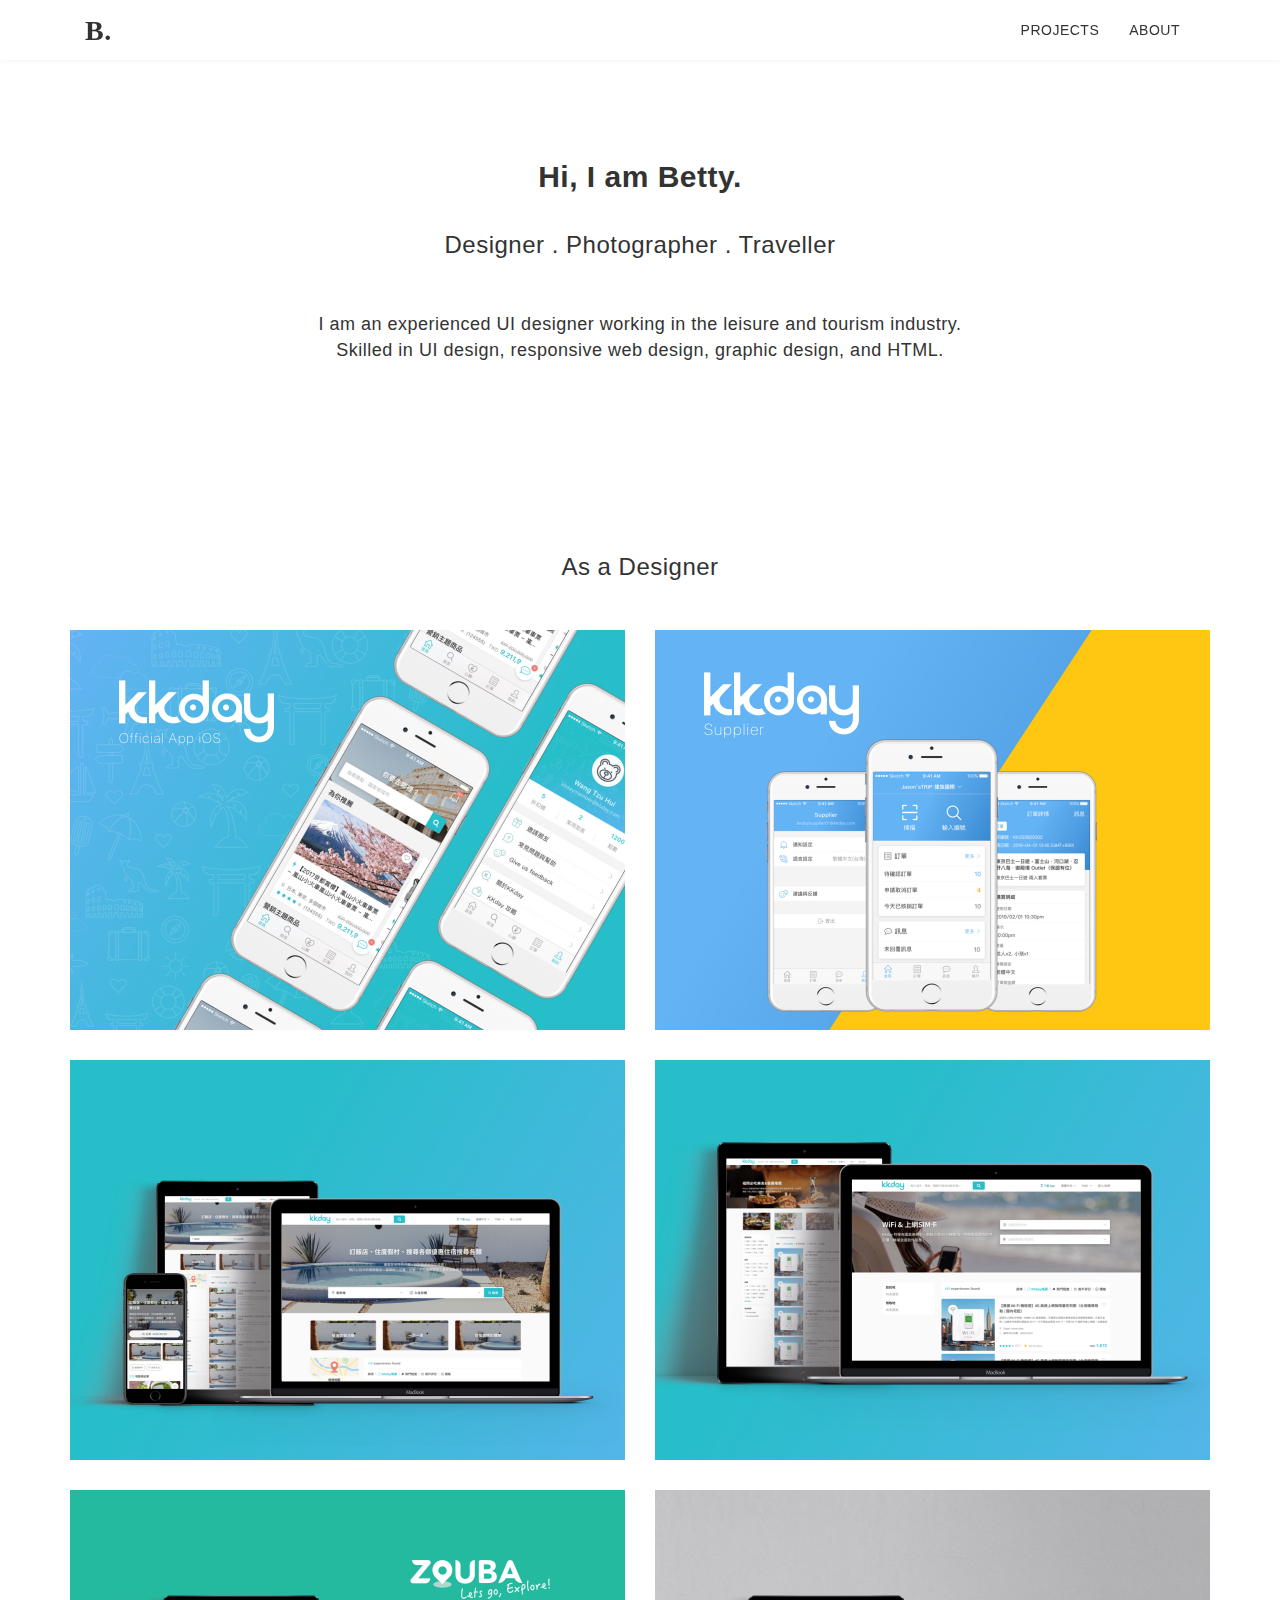
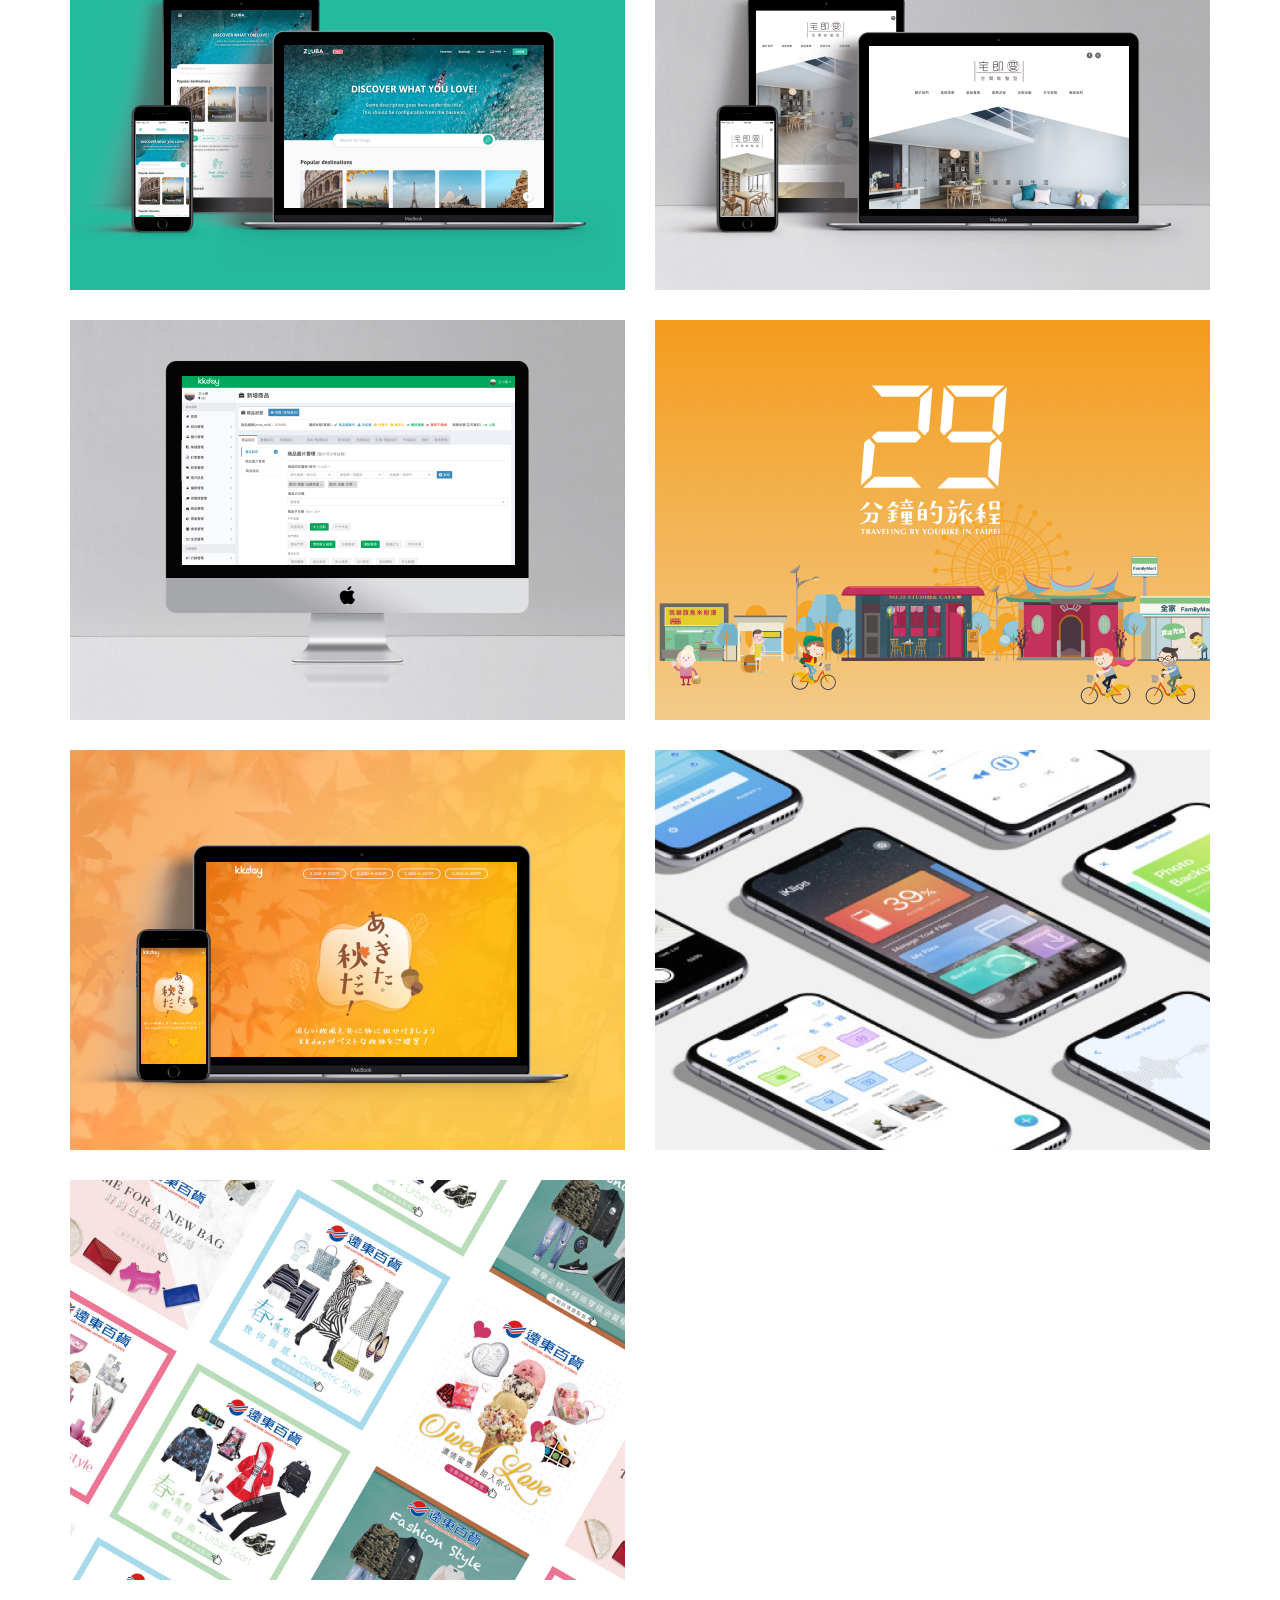
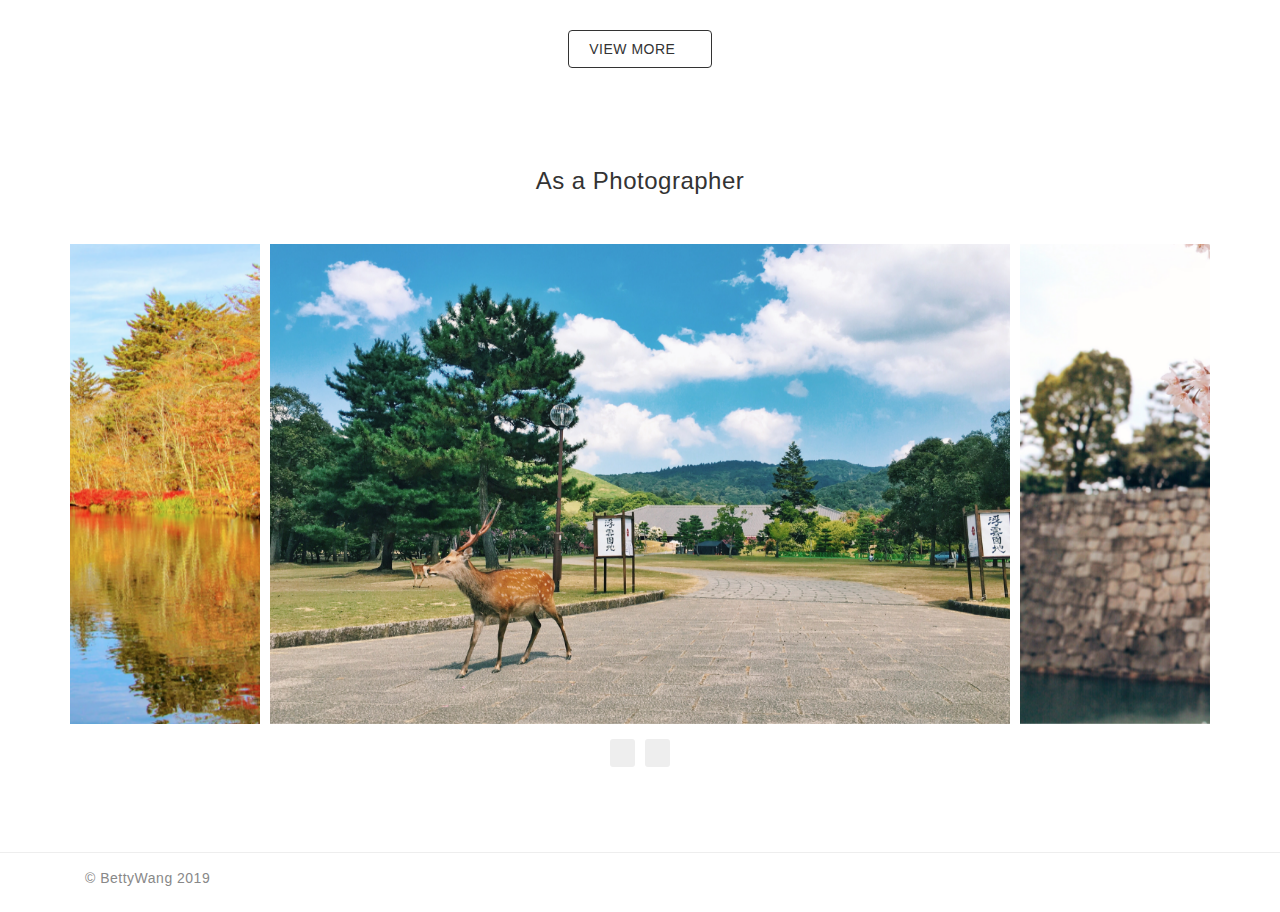
==== commit 1471eef7: "2020 06 14" ====
--- a/index.html
+++ b/index.html
@@ -101,6 +101,16 @@
                     </a>
                 </div>
                 <div class="col-md-6">
+                    <a href="kkday_theme_hotel.html">
+                        <div class="card">
+                            <div class="project-img" style="background-image: url(img/project/kkday_theme_hotel_list.jpg);"></div>
+                            <div class="project-content">
+                                <div class="title">KKday Hotel Search Page｜ <span>UI Design/HTML/CSS/JS</span></div>
+                            </div>
+                        </div>
+                    </a>
+                </div>
+                <div class="col-md-6">
                     <a href="kkday_theme.html">
                         <div class="card">
                             <div class="project-img" style="background-image: url(img/project/kkday_theme_list.jpg);"></div>
